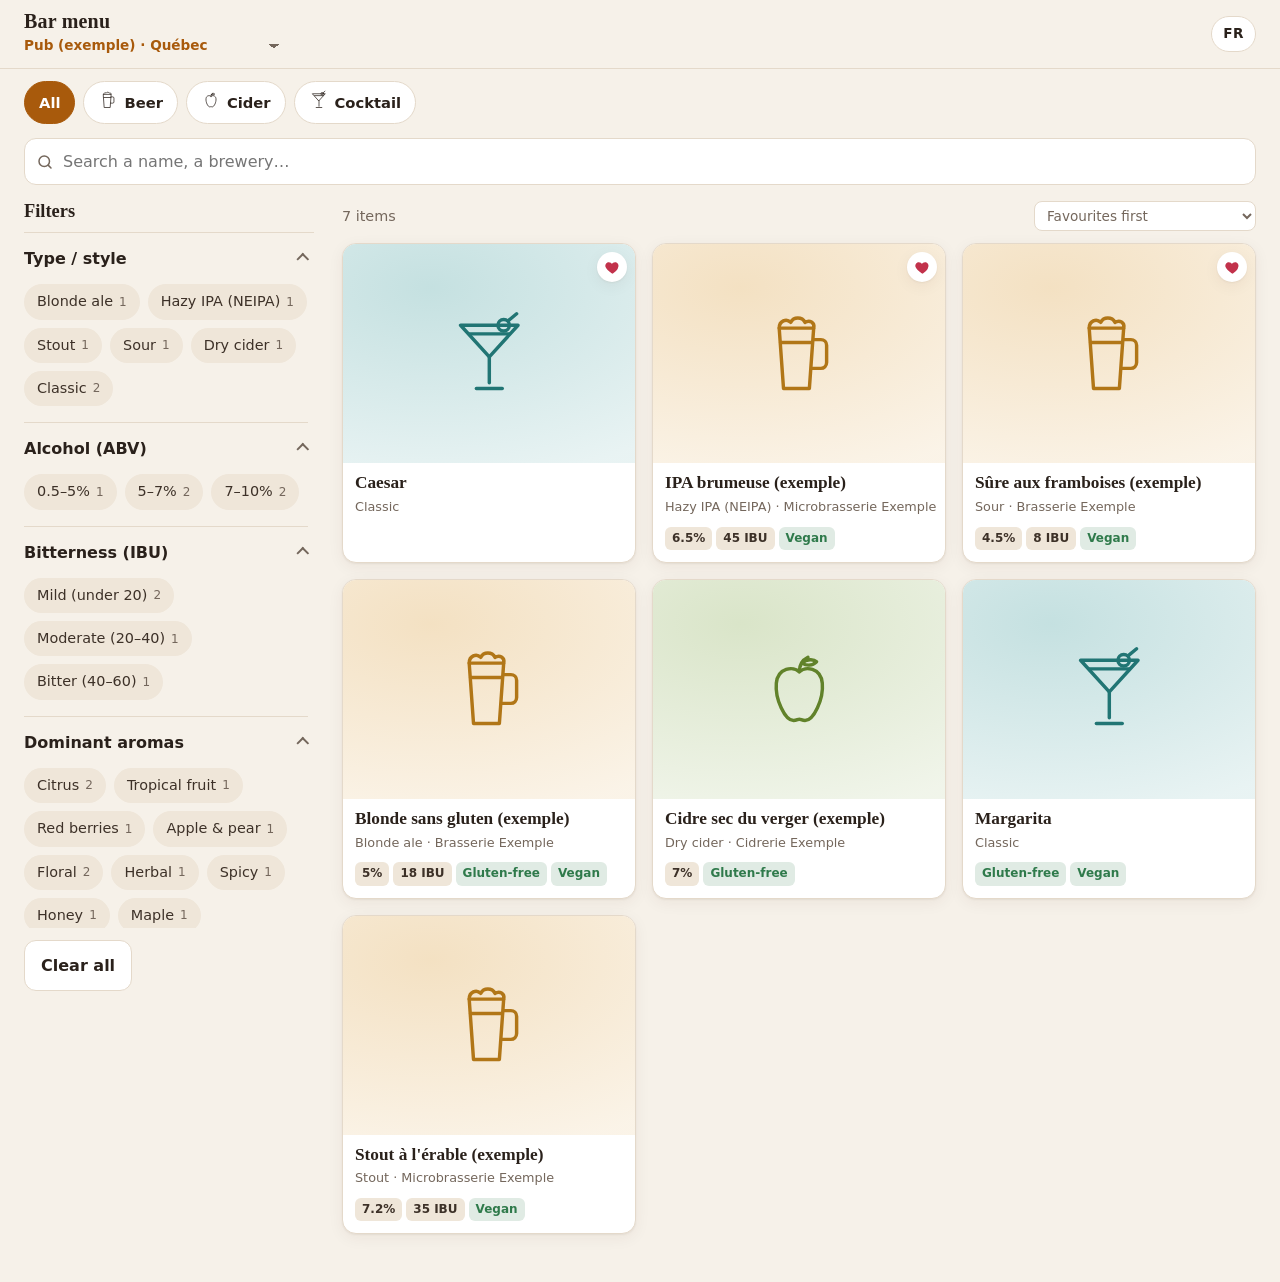
==== index.html @ 11058a6c "Carte du bar : vue équipe, administration et données d'exemple" ====
<!doctype html>
<html lang="fr-CA">
<head>
  <meta charset="utf-8">
  <meta name="viewport" content="width=device-width, initial-scale=1, viewport-fit=cover">
  <title>Carte du bar</title>
  <meta name="description" content="Bières, vins, cocktails : trouvez le bon produit en quelques touches.">
  <meta name="theme-color" content="#a85a0c">
  <meta name="apple-mobile-web-app-capable" content="yes">
  <meta name="mobile-web-app-capable" content="yes">
  <link rel="manifest" href="manifest.webmanifest">
  <link rel="icon" href="icons/icon.svg" type="image/svg+xml">
  <link rel="apple-touch-icon" href="icons/icon-192.png">
  <link rel="stylesheet" href="css/app.css">
  <script type="module" src="js/public.js"></script>
</head>
<body>
  <div id="app"><div class="loading">Chargement…</div></div>
</body>
</html>
---- css/app.css ----
/* ===== Jetons de couleur ===== */
:root {
  color-scheme: light;
  --bg: #f6f1e9;
  --surface: #ffffff;
  --surface-2: #fbf7f1;
  --text: #2a211b;
  --muted: #74675c;
  --border: #e4d9ca;
  --accent: #a85a0c;
  --accent-strong: #8a4806;
  --accent-ink: #ffffff;
  --accent-soft: #f6e3cb;
  --chip: #efe6d9;
  --chip-text: #3d3128;
  --heart: #c2324b;
  --ok: #2f7a4b;
  --warn: #9a6a00;
  --danger: #b3261e;
  --shadow: 0 1px 2px rgb(60 40 20 / .06), 0 4px 16px rgb(60 40 20 / .06);
  --radius: 14px;
  --radius-sm: 10px;
  --font: system-ui, -apple-system, "Segoe UI", Roboto, "Helvetica Neue", Arial, sans-serif;
  --font-display: ui-serif, "Iowan Old Style", "Palatino Linotype", Georgia, serif;

  --c-biere: #d38b16;
  --c-cidre: #6f9a2e;
  --c-vin: #8f2747;
  --c-spiritueux: #8a5a35;
  --c-cocktail: #1f8a8a;
  --c-sans-alcool: #3f6fb0;
}
@media (prefers-color-scheme: dark) {
  :root:not([data-theme="light"]) {
    color-scheme: dark;
    --bg: #15110e;
    --surface: #201a15;
    --surface-2: #1b1612;
    --text: #f2e9de;
    --muted: #ab9b8a;
    --border: #3a3029;
    --accent: #eaa54a;
    --accent-strong: #f3b968;
    --accent-ink: #20160c;
    --accent-soft: #3b2a17;
    --chip: #2d251f;
    --chip-text: #eadfd2;
    --heart: #ef6b82;
    --ok: #67c08a;
    --warn: #e2b44a;
    --danger: #ff8a80;
    --shadow: 0 1px 2px rgb(0 0 0 / .3), 0 6px 20px rgb(0 0 0 / .25);
  }
}
:root[data-theme="dark"] {
  color-scheme: dark;
  --bg: #15110e; --surface: #201a15; --surface-2: #1b1612; --text: #f2e9de; --muted: #ab9b8a;
  --border: #3a3029; --accent: #eaa54a; --accent-strong: #f3b968; --accent-ink: #20160c; --accent-soft: #3b2a17;
  --chip: #2d251f; --chip-text: #eadfd2; --heart: #ef6b82; --ok: #67c08a; --warn: #e2b44a; --danger: #ff8a80;
}

/* ===== Base ===== */
*, *::before, *::after { box-sizing: border-box; }
html { -webkit-text-size-adjust: 100%; }
body {
  margin: 0;
  background: var(--bg);
  color: var(--text);
  font: 16px/1.45 var(--font);
  -webkit-font-smoothing: antialiased;
}
button, input, select, textarea { font: inherit; color: inherit; }
button { cursor: pointer; }
img { max-width: 100%; display: block; }
:focus-visible { outline: 2.5px solid var(--accent); outline-offset: 2px; }
.sr-only { position: absolute; width: 1px; height: 1px; overflow: hidden; clip: rect(0 0 0 0); white-space: nowrap; }
.muted { color: var(--muted); }

/* ===== Barre du haut ===== */
.topbar {
  position: sticky; top: 0; z-index: 20;
  display: flex; align-items: center; gap: 10px;
  padding: 10px 16px;
  background: color-mix(in srgb, var(--bg) 88%, transparent);
  backdrop-filter: blur(10px);
  -webkit-backdrop-filter: blur(10px);
  border-bottom: 1px solid var(--border);
}
.brand { min-width: 0; flex: 1; }
.brand h1 {
  margin: 0; font: 600 1.25rem/1.15 var(--font-display); letter-spacing: .2px;
  white-space: nowrap; overflow: hidden; text-overflow: ellipsis;
}
.brand .sub { font-size: .8rem; color: var(--muted); white-space: nowrap; overflow: hidden; text-overflow: ellipsis; }
.etab-select {
  max-width: 46vw;
  padding: 7px 30px 7px 10px; border-radius: 999px;
  border: 1px solid var(--border); background: var(--surface);
  appearance: none; -webkit-appearance: none;
  background-image: linear-gradient(45deg, transparent 50%, var(--muted) 50%), linear-gradient(135deg, var(--muted) 50%, transparent 50%);
  background-position: calc(100% - 15px) 52%, calc(100% - 10px) 52%;
  background-size: 5px 5px; background-repeat: no-repeat;
  font-size: .9rem;
}
.etab-select.inline {
  display: block; max-width: 100%; margin-top: 1px;
  padding: 2px 20px 2px 0; border: 0; border-radius: 4px; background-color: transparent;
  background-position: calc(100% - 10px) 55%, calc(100% - 5px) 55%;
  font-size: .85rem; font-weight: 600; color: var(--accent);
}
.btn-lang {
  border: 1px solid var(--border); background: var(--surface); border-radius: 999px;
  padding: 7px 11px; font-weight: 600; font-size: .85rem; letter-spacing: .5px;
}

/* ===== Barres de catégories et de recherche ===== */
.catbar {
  display: flex; gap: 8px; overflow-x: auto; padding: 12px 16px 4px;
  scrollbar-width: none;
}
.catbar::-webkit-scrollbar { display: none; }
.cat-chip {
  flex: none; display: inline-flex; align-items: center; gap: 6px;
  padding: 8px 14px; border-radius: 999px;
  border: 1px solid var(--border); background: var(--surface);
  font-weight: 600; font-size: .92rem; color: var(--text);
}
.cat-chip svg { width: 20px; height: 20px; }
.cat-chip[aria-pressed="true"] { background: var(--accent); border-color: var(--accent); color: var(--accent-ink); }

.toolbar { display: flex; gap: 8px; padding: 10px 16px; }
.search {
  flex: 1; position: relative; min-width: 0;
}
.search svg { position: absolute; left: 12px; top: 50%; width: 18px; height: 18px; transform: translateY(-50%); color: var(--muted); pointer-events: none; }
.search input {
  width: 100%; padding: 11px 12px 11px 38px; border-radius: 12px;
  border: 1px solid var(--border); background: var(--surface);
}
.btn-filters {
  display: inline-flex; align-items: center; gap: 6px;
  padding: 0 14px; border-radius: 12px; border: 1px solid var(--border); background: var(--surface);
  font-weight: 600;
}
.btn-filters svg { width: 18px; height: 18px; }
.badge {
  min-width: 20px; height: 20px; padding: 0 6px; border-radius: 999px;
  background: var(--accent); color: var(--accent-ink); font-size: .75rem; line-height: 20px; text-align: center;
}

/* ===== Mise en page ===== */
.layout { display: block; padding: 0 16px 40px; }
.results-meta { display: flex; align-items: center; justify-content: space-between; gap: 10px; margin: 6px 0 12px; font-size: .9rem; color: var(--muted); }
.results-meta select { border: 1px solid var(--border); background: var(--surface); border-radius: 8px; padding: 5px 8px; font-size: .85rem; max-width: 60%; }

.active-filters { display: flex; flex-wrap: wrap; gap: 6px; margin-top: 4px; }
.active-filters:empty { display: none; }
.active-chip {
  display: inline-flex; align-items: center; gap: 4px;
  padding: 5px 6px 5px 11px; border-radius: 999px; border: 0;
  background: var(--accent-soft); color: var(--text); font-size: .85rem;
}
.active-chip svg { width: 14px; height: 14px; opacity: .7; }
.link-btn { border: 0; background: none; color: var(--accent); font-weight: 600; padding: 5px 6px; font-size: .85rem; }

/* ===== Panneau de filtres ===== */
.filters {
  position: fixed; inset: 0; z-index: 40;
  display: flex; flex-direction: column;
  background: var(--bg);
  transform: translateY(100%); transition: transform .25s ease, visibility 0s .25s; visibility: hidden;
}
.filters.open { transform: none; visibility: visible; transition: transform .25s ease; }
.filters-head { display: flex; align-items: center; justify-content: space-between; padding: 14px 16px; border-bottom: 1px solid var(--border); }
.filters-head h2 { margin: 0; font: 600 1.15rem var(--font-display); }
.icon-btn { width: 40px; height: 40px; border-radius: 999px; border: 1px solid var(--border); background: var(--surface); display: grid; place-items: center; padding: 0; }
.icon-btn svg { width: 20px; height: 20px; }
.filters-body { flex: 1; overflow-y: auto; padding: 4px 16px 16px; overscroll-behavior: contain; }
.filters-foot { display: flex; gap: 10px; padding: 12px 16px calc(12px + env(safe-area-inset-bottom)); border-top: 1px solid var(--border); background: var(--surface); }
.btn-primary {
  flex: 1; padding: 13px 16px; border-radius: 12px; border: 0;
  background: var(--accent); color: var(--accent-ink); font-weight: 700;
}
.btn-primary:disabled { opacity: .55; }
.btn-ghost { padding: 13px 16px; border-radius: 12px; border: 1px solid var(--border); background: var(--surface); font-weight: 600; }

.facet { border-bottom: 1px solid var(--border); }
.facet summary {
  list-style: none; cursor: pointer; display: flex; align-items: center; justify-content: space-between;
  padding: 14px 0; font-weight: 700;
}
.facet summary::-webkit-details-marker { display: none; }
.facet summary::after { content: ""; width: 9px; height: 9px; border-right: 2px solid var(--muted); border-bottom: 2px solid var(--muted); transform: rotate(45deg) translateY(-3px); transition: transform .15s; }
.facet[open] summary::after { transform: rotate(-135deg) translateY(-1px); }
.facet .sel-count { margin-left: auto; margin-right: 12px; color: var(--accent); font-size: .85rem; }
.chips { display: flex; flex-wrap: wrap; gap: 8px; padding: 0 0 16px; }
.chip {
  display: inline-flex; align-items: center; gap: 6px;
  padding: 8px 12px; border-radius: 999px; border: 1px solid transparent;
  background: var(--chip); color: var(--chip-text); font-size: .9rem; line-height: 1.2;
}
.chip .n { font-size: .75rem; color: var(--muted); }
.chip[aria-pressed="true"] { background: var(--accent); color: var(--accent-ink); }
.chip[aria-pressed="true"] .n { color: inherit; opacity: .8; }
.chip.excl[aria-pressed="true"] { background: var(--danger); color: #fff; }
.chip:disabled { opacity: .4; cursor: default; }
.chip svg { width: 14px; height: 14px; }

/* ===== Cartes ===== */
.grid { display: grid; grid-template-columns: repeat(2, minmax(0, 1fr)); gap: 12px; }
.card {
  position: relative; display: flex; flex-direction: column; text-align: left;
  padding: 0; border: 1px solid var(--border); border-radius: var(--radius); overflow: hidden;
  background: var(--surface); box-shadow: var(--shadow); color: inherit;
  transition: transform .12s ease;
}
.card:active { transform: scale(.985); }
.card-media { aspect-ratio: 4 / 3; width: 100%; overflow: hidden; }
.card-media img { width: 100%; height: 100%; object-fit: cover; }
.ph {
  --ph: var(--c-biere);
  display: grid; place-items: center; width: 100%; height: 100%;
  background: radial-gradient(120% 90% at 30% 20%, color-mix(in srgb, var(--ph) 26%, var(--surface)), color-mix(in srgb, var(--ph) 10%, var(--surface)));
  color: color-mix(in srgb, var(--ph) 80%, var(--text));
}
.ph svg { width: 42%; height: 42%; }
.ph-biere { --ph: var(--c-biere); } .ph-cidre { --ph: var(--c-cidre); } .ph-vin { --ph: var(--c-vin); }
.ph-spiritueux { --ph: var(--c-spiritueux); } .ph-cocktail { --ph: var(--c-cocktail); } .ph-sans-alcool { --ph: var(--c-sans-alcool); }
.card-body { padding: 10px 12px 12px; display: flex; flex-direction: column; gap: 4px; flex: 1; }
.card-title { margin: 0; font: 600 1rem/1.2 var(--font-display); }
.card-sub { font-size: .8rem; color: var(--muted); white-space: nowrap; overflow: hidden; text-overflow: ellipsis; }
.card-stats { display: flex; flex-wrap: wrap; gap: 4px; margin-top: auto; padding-top: 6px; }
.stat { font-size: .75rem; font-weight: 600; padding: 3px 7px; border-radius: 6px; background: var(--chip); color: var(--chip-text); }
.stat.diet { background: color-mix(in srgb, var(--ok) 15%, var(--surface)); color: var(--ok); }
.heart {
  position: absolute; top: 8px; right: 8px; width: 30px; height: 30px; border-radius: 999px;
  display: grid; place-items: center; background: var(--surface); color: var(--heart); box-shadow: var(--shadow);
}
.heart svg { width: 17px; height: 17px; }

.empty { text-align: center; padding: 48px 16px; color: var(--muted); }
.empty strong { display: block; color: var(--text); font-size: 1.05rem; margin-bottom: 4px; }

/* ===== Fiche détaillée ===== */
dialog.detail {
  padding: 0; border: 0; margin: 0; width: 100%; max-width: 100%; height: 100%; max-height: 100%;
  background: var(--bg); color: var(--text);
}
dialog.detail::backdrop { background: rgb(20 12 6 / .55); }
.detail-inner { height: 100%; overflow-y: auto; overscroll-behavior: contain; }
.detail-top { position: sticky; top: 0; z-index: 2; display: flex; justify-content: flex-end; padding: 10px 12px; pointer-events: none; }
.detail-top .icon-btn { pointer-events: auto; box-shadow: var(--shadow); }
.detail-media { margin-top: -60px; }
.detail-media .main { aspect-ratio: 4 / 3; max-height: 52vh; width: 100%; overflow: hidden; background: var(--surface-2); }
.detail-media .main img { width: 100%; height: 100%; object-fit: contain; }
.thumbs { display: flex; gap: 8px; padding: 10px 16px 0; }
.thumb { padding: 0; border: 2px solid transparent; border-radius: 10px; overflow: hidden; width: 64px; height: 64px; background: var(--surface); }
.thumb[aria-pressed="true"] { border-color: var(--accent); }
.thumb img { width: 100%; height: 100%; object-fit: cover; }
.thumb-label { display: block; font-size: .7rem; text-align: center; color: var(--muted); }
.detail-body { padding: 14px 16px calc(32px + env(safe-area-inset-bottom)); max-width: 760px; margin: 0 auto; }
.kicker { font-size: .8rem; font-weight: 700; letter-spacing: .6px; text-transform: uppercase; color: var(--accent); }
.detail-body h2 { margin: 4px 0 2px; font: 600 1.7rem/1.15 var(--font-display); }
.detail-body .producer { color: var(--muted); }
.heart-inline { display: inline-flex; align-items: center; gap: 5px; color: var(--heart); font-weight: 600; font-size: .85rem; margin-top: 8px; }
.heart-inline svg { width: 16px; height: 16px; }
.unavailable { display: inline-block; margin-top: 8px; font-size: .8rem; font-weight: 700; color: var(--danger); }
.stats-row { display: grid; grid-template-columns: repeat(auto-fit, minmax(90px, 1fr)); gap: 8px; margin: 16px 0 4px; }
.stat-box { background: var(--surface); border: 1px solid var(--border); border-radius: var(--radius-sm); padding: 10px 12px; }
.stat-box .k { font-size: .72rem; text-transform: uppercase; letter-spacing: .5px; color: var(--muted); }
.stat-box .v { font-weight: 700; font-size: 1.05rem; }
.section { margin-top: 22px; }
.section h3 { margin: 0 0 8px; font: 600 1.05rem var(--font-display); }
.section p { margin: 0 0 8px; }
.tag-row { display: flex; flex-wrap: wrap; gap: 6px; }
.tag-row .chip { font-size: .85rem; padding: 6px 11px; }
.hint { font-size: .78rem; color: var(--muted); margin-top: 6px; }
.diet-list { display: grid; grid-template-columns: repeat(auto-fit, minmax(140px, 1fr)); gap: 6px; margin-bottom: 8px; }
.diet-item { display: flex; justify-content: space-between; gap: 8px; padding: 8px 10px; border-radius: 8px; background: var(--surface); border: 1px solid var(--border); font-size: .9rem; }
.diet-item .yes { color: var(--ok); font-weight: 700; }
.diet-item .no { color: var(--danger); font-weight: 700; }
.diet-item .unk { color: var(--muted); }
.recipe { background: var(--surface); border: 1px solid var(--border); border-radius: var(--radius); padding: 14px 16px; }
.recipe-meta { display: grid; grid-template-columns: repeat(auto-fit, minmax(150px, 1fr)); gap: 8px; margin-bottom: 12px; }
.ingredients { list-style: none; margin: 0 0 12px; padding: 0; }
.ingredients li { display: flex; gap: 12px; padding: 7px 0; border-bottom: 1px dashed var(--border); }
.ingredients li:last-child { border-bottom: 0; }
.ingredients .qty { min-width: 88px; font-weight: 700; color: var(--accent); }
.ingredients button { border: 0; background: none; padding: 0; color: inherit; text-decoration: underline; text-decoration-color: var(--accent); text-underline-offset: 3px; text-align: left; }
.steps { margin: 0 0 8px; padding-left: 22px; }
.steps li { margin-bottom: 6px; }
.recipe h4 { margin: 14px 0 6px; font-size: .8rem; text-transform: uppercase; letter-spacing: .6px; color: var(--muted); }
.team-note { background: var(--accent-soft); border-radius: 10px; padding: 10px 12px; }

/* ===== Bandeaux et états ===== */
.banner { display: flex; align-items: center; justify-content: space-between; gap: 10px; padding: 8px 16px; background: var(--warn); color: #1e1400; font-size: .85rem; font-weight: 600; }
.banner a, .banner button { color: inherit; background: rgb(255 255 255 / .35); border: 0; border-radius: 8px; padding: 4px 10px; font-weight: 700; text-decoration: none; }
.loading, .error-box { padding: 60px 16px; text-align: center; color: var(--muted); }

/* ===== Écrans larges ===== */
@media (min-width: 640px) {
  .grid { grid-template-columns: repeat(auto-fill, minmax(220px, 1fr)); gap: 16px; }
  .card-title { font-size: 1.08rem; }
}
@media (min-width: 960px) {
  .topbar, .catbar, .toolbar { padding-left: 24px; padding-right: 24px; }
  .layout { display: grid; grid-template-columns: 290px minmax(0, 1fr); gap: 28px; padding: 0 24px 48px; align-items: start; }
  .filters {
    position: sticky; top: 76px; inset: auto; z-index: 1; transform: none; visibility: visible; transition: none;
    max-height: calc(100vh - 92px); background: transparent;
  }
  .filters-head { padding: 6px 0 10px; }
  .filters-head .icon-btn, .filters-foot .btn-primary { display: none; }
  .filters-body { padding: 0 6px 0 0; }
  .filters-foot { padding: 12px 0; background: transparent; border-top: 0; }
  .btn-filters { display: none; }
  dialog.detail {
    margin: auto; width: min(760px, 92vw); height: min(92vh, 980px); border-radius: 18px; box-shadow: 0 20px 60px rgb(0 0 0 / .35);
  }
  .detail-media .main { max-height: 420px; }
}
@media (prefers-reduced-motion: reduce) {
  .filters, .card { transition: none; }
}
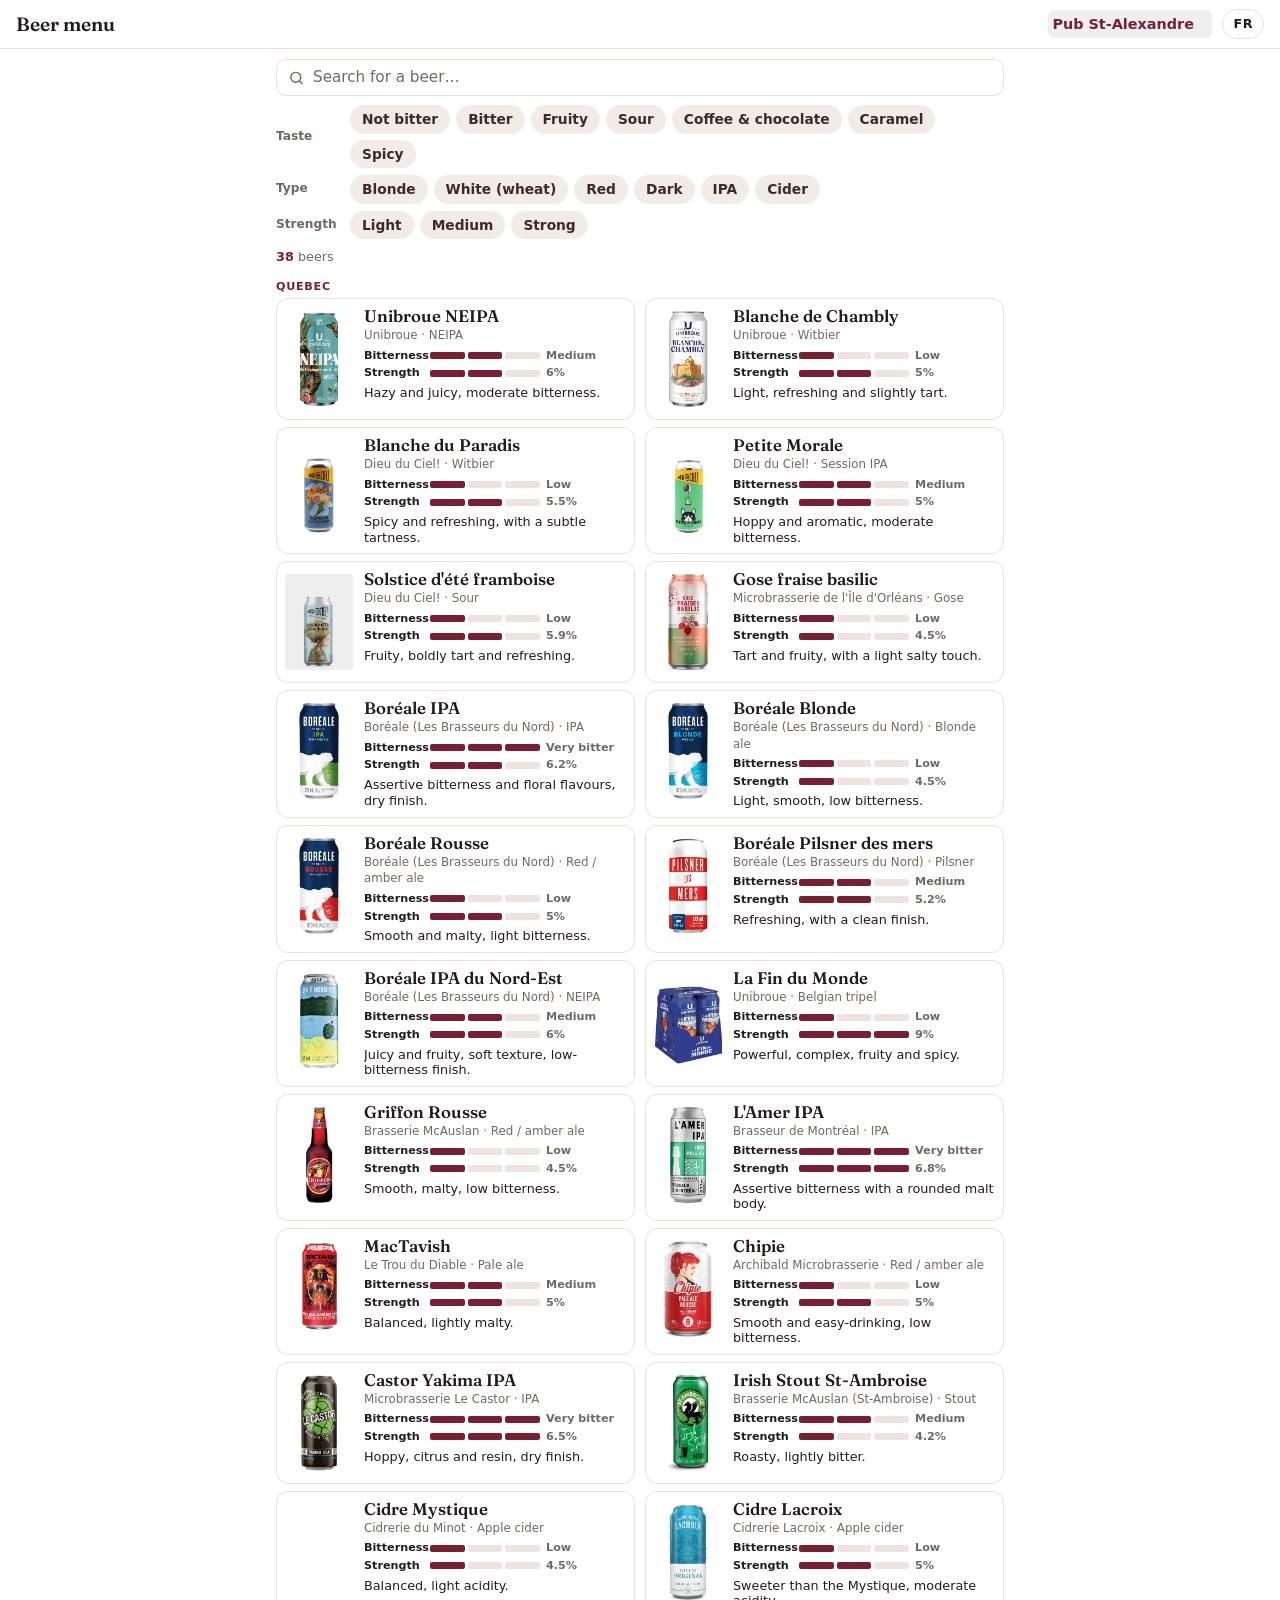
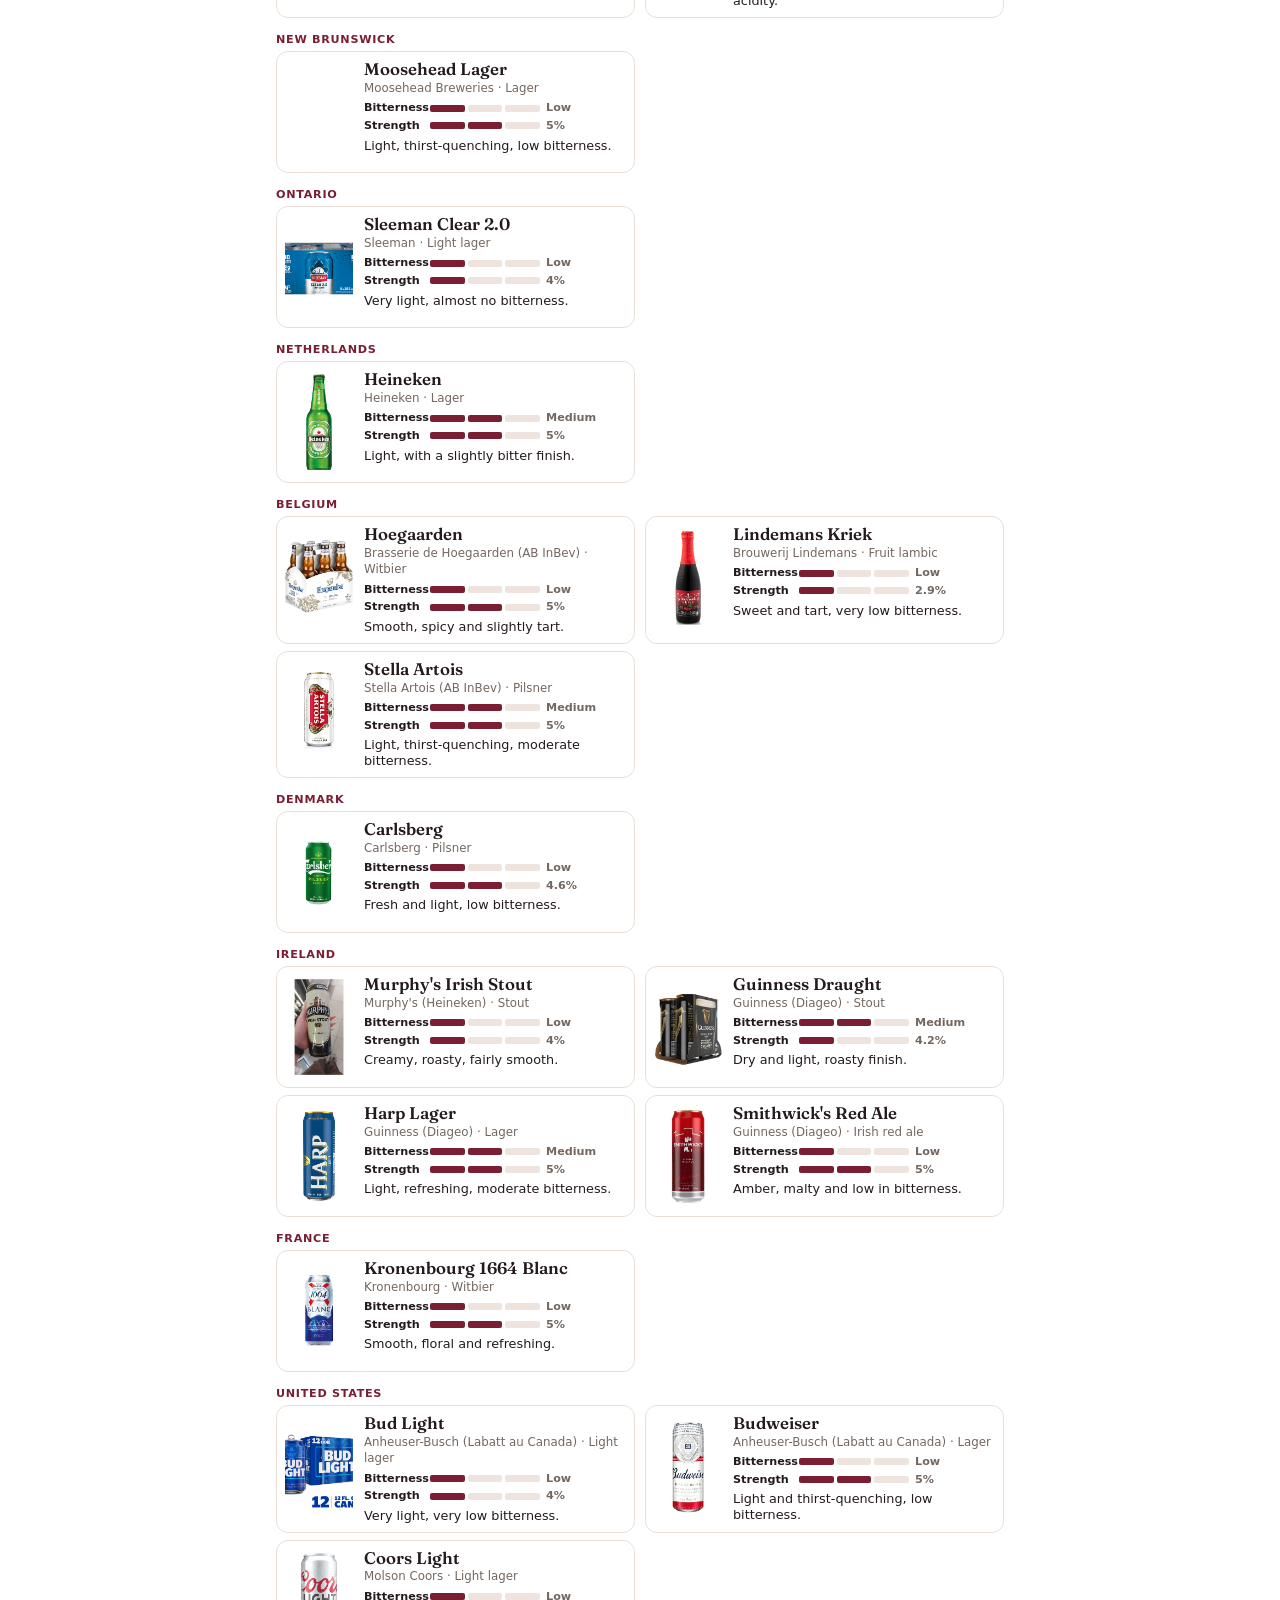
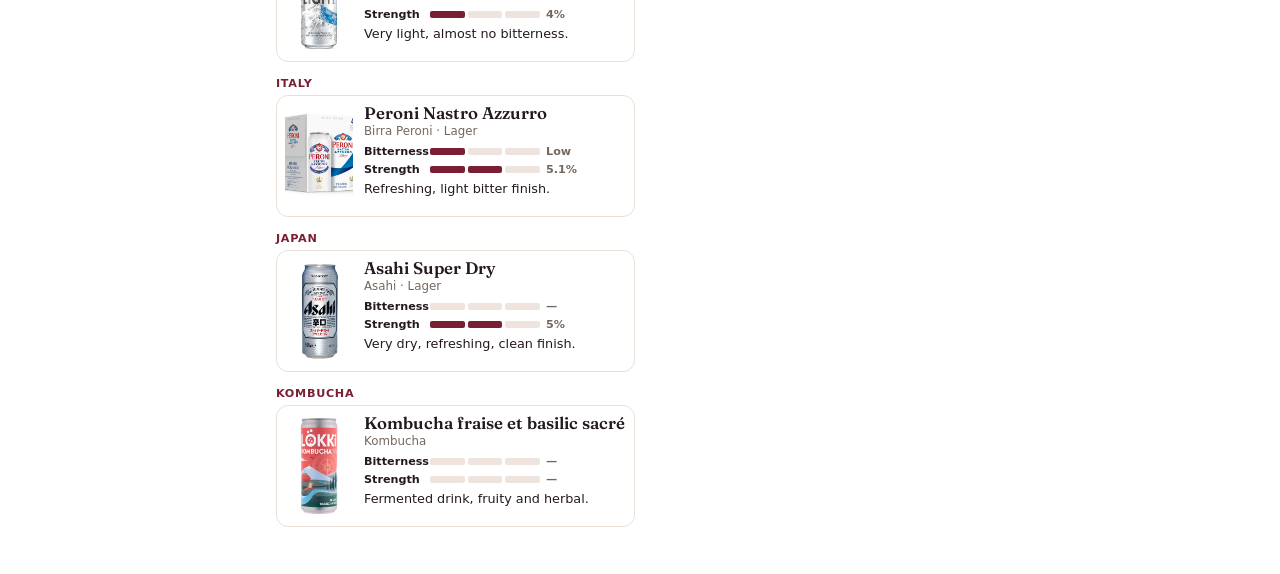
==== commit fa75d7c7: "Nouvelle carte pour l'équipe : fiches d'un coup d'œil et mots expliqués - Liste : boutons Goût / Typ" ====
--- a/index.html
+++ b/index.html
@@ -3,14 +3,17 @@
 <head>
   <meta charset="utf-8">
   <meta name="viewport" content="width=device-width, initial-scale=1, viewport-fit=cover">
-  <title>Carte du bar</title>
-  <meta name="description" content="Bières, vins, cocktails : trouvez le bon produit en quelques touches.">
-  <meta name="theme-color" content="#a85a0c">
+  <title>Carte des bières</title>
+  <meta name="description" content="Les bières du pub : goût, amertume, force et accords, d’un coup d’œil.">
+  <meta name="theme-color" content="#7a1f33">
   <meta name="apple-mobile-web-app-capable" content="yes">
   <meta name="mobile-web-app-capable" content="yes">
   <link rel="manifest" href="manifest.webmanifest">
   <link rel="icon" href="icons/icon.svg" type="image/svg+xml">
   <link rel="apple-touch-icon" href="icons/icon-192.png">
+  <link rel="preconnect" href="https://fonts.googleapis.com">
+  <link rel="preconnect" href="https://fonts.gstatic.com" crossorigin>
+  <link rel="stylesheet" href="https://fonts.googleapis.com/css2?family=Fraunces:opsz,wght@9..144,600&display=swap">
   <link rel="stylesheet" href="css/app.css">
   <script type="module" src="js/public.js"></script>
 </head>
--- a/css/app.css
+++ b/css/app.css
@@ -1,27 +1,28 @@
 /* ===== Jetons de couleur ===== */
 :root {
   color-scheme: light;
-  --bg: #f6f1e9;
+  --bg: #ffffff;
   --surface: #ffffff;
-  --surface-2: #fbf7f1;
-  --text: #2a211b;
-  --muted: #74675c;
-  --border: #e4d9ca;
-  --accent: #a85a0c;
-  --accent-strong: #8a4806;
+  --surface-2: #faf1ea;
+  --text: #241a1c;
+  --muted: #74675f;
+  --border: #eadfd7;
+  --accent: #7a1f33;
+  --accent-strong: #5f1627;
   --accent-ink: #ffffff;
-  --accent-soft: #f6e3cb;
-  --chip: #efe6d9;
-  --chip-text: #3d3128;
-  --heart: #c2324b;
+  --accent-soft: #faf1ea;
+  --chip: #f3ebe5;
+  --chip-text: #3a2b2d;
+  --seg: #eee4dd;
+  --seg-on: #7a1f33;
   --ok: #2f7a4b;
   --warn: #9a6a00;
   --danger: #b3261e;
-  --shadow: 0 1px 2px rgb(60 40 20 / .06), 0 4px 16px rgb(60 40 20 / .06);
+  --shadow: 0 1px 2px rgb(60 20 30 / .06), 0 4px 16px rgb(60 20 30 / .07);
   --radius: 14px;
   --radius-sm: 10px;
   --font: system-ui, -apple-system, "Segoe UI", Roboto, "Helvetica Neue", Arial, sans-serif;
-  --font-display: ui-serif, "Iowan Old Style", "Palatino Linotype", Georgia, serif;
+  --font-display: Fraunces, ui-serif, Georgia, serif;
 
   --c-biere: #d38b16;
   --c-cidre: #6f9a2e;
@@ -33,30 +34,31 @@
 @media (prefers-color-scheme: dark) {
   :root:not([data-theme="light"]) {
     color-scheme: dark;
-    --bg: #15110e;
-    --surface: #201a15;
-    --surface-2: #1b1612;
-    --text: #f2e9de;
-    --muted: #ab9b8a;
-    --border: #3a3029;
-    --accent: #eaa54a;
-    --accent-strong: #f3b968;
-    --accent-ink: #20160c;
-    --accent-soft: #3b2a17;
-    --chip: #2d251f;
-    --chip-text: #eadfd2;
-    --heart: #ef6b82;
+    --bg: #161112;
+    --surface: #201819;
+    --surface-2: #2a2021;
+    --text: #f4ebe6;
+    --muted: #b4a59d;
+    --border: #3b2f30;
+    --accent: #eb9aab;
+    --accent-strong: #f4b5c2;
+    --accent-ink: #ffffff;
+    --accent-soft: #2a2021;
+    --chip: #2f2526;
+    --chip-text: #eee2dc;
+    --seg: #3d3132;
+    --seg-on: #c4566f;
     --ok: #67c08a;
     --warn: #e2b44a;
     --danger: #ff8a80;
-    --shadow: 0 1px 2px rgb(0 0 0 / .3), 0 6px 20px rgb(0 0 0 / .25);
+    --shadow: 0 1px 2px rgb(0 0 0 / .3), 0 6px 20px rgb(0 0 0 / .3);
   }
 }
 :root[data-theme="dark"] {
   color-scheme: dark;
-  --bg: #15110e; --surface: #201a15; --surface-2: #1b1612; --text: #f2e9de; --muted: #ab9b8a;
-  --border: #3a3029; --accent: #eaa54a; --accent-strong: #f3b968; --accent-ink: #20160c; --accent-soft: #3b2a17;
-  --chip: #2d251f; --chip-text: #eadfd2; --heart: #ef6b82; --ok: #67c08a; --warn: #e2b44a; --danger: #ff8a80;
+  --bg: #161112; --surface: #201819; --surface-2: #2a2021; --text: #f4ebe6; --muted: #b4a59d;
+  --border: #3b2f30; --accent: #eb9aab; --accent-strong: #f4b5c2; --accent-ink: #ffffff; --accent-soft: #2a2021;
+  --chip: #2f2526; --chip-text: #eee2dc; --seg: #3d3132; --seg-on: #c4566f; --ok: #67c08a; --warn: #e2b44a; --danger: #ff8a80;
 }
 
 /* ===== Base ===== */
@@ -66,231 +68,226 @@
   margin: 0;
   background: var(--bg);
   color: var(--text);
-  font: 16px/1.45 var(--font);
+  font: 16px/1.4 var(--font);
   -webkit-font-smoothing: antialiased;
 }
 button, input, select, textarea { font: inherit; color: inherit; }
 button { cursor: pointer; }
 img { max-width: 100%; display: block; }
+[hidden] { display: none !important; }
 :focus-visible { outline: 2.5px solid var(--accent); outline-offset: 2px; }
-.sr-only { position: absolute; width: 1px; height: 1px; overflow: hidden; clip: rect(0 0 0 0); white-space: nowrap; }
 .muted { color: var(--muted); }
+
+/* Remplissage des boutons actifs : le vin, même en mode sombre. */
+.puce[aria-pressed="true"], .chip[aria-pressed="true"] { background: #7a1f33; border-color: #7a1f33; color: #fff; }
 
 /* ===== Barre du haut ===== */
 .topbar {
   position: sticky; top: 0; z-index: 20;
   display: flex; align-items: center; gap: 10px;
-  padding: 10px 16px;
-  background: color-mix(in srgb, var(--bg) 88%, transparent);
+  padding: 9px 16px;
+  background: color-mix(in srgb, var(--bg) 90%, transparent);
   backdrop-filter: blur(10px);
   -webkit-backdrop-filter: blur(10px);
   border-bottom: 1px solid var(--border);
 }
+.topbar h1 {
+  flex: 1; min-width: 0; margin: 0;
+  font: 600 1.2rem/1.15 var(--font-display);
+  white-space: nowrap; overflow: hidden; text-overflow: ellipsis;
+}
+.etab-select {
+  appearance: none; -webkit-appearance: none;
+  max-width: 48%; padding: 4px 18px 4px 4px; border: 0; border-radius: 6px;
+  background: transparent linear-gradient(45deg, transparent 50%, currentColor 50%) no-repeat calc(100% - 9px) 55% / 5px 5px,
+    linear-gradient(135deg, currentColor 50%, transparent 50%) no-repeat calc(100% - 4px) 55% / 5px 5px;
+  color: var(--accent); font-weight: 700; font-size: .9rem;
+  text-overflow: ellipsis;
+}
+.etab-select option { color: var(--text); background: var(--surface); }
+.etab-select.inline { display: block; max-width: 100%; margin-top: 1px; padding: 2px 20px 2px 0; font-size: .85rem; }
+.etab-nom { color: var(--accent); font-weight: 700; font-size: .9rem; }
+.btn-lang {
+  flex: none; border: 1px solid var(--border); background: var(--surface); border-radius: 999px;
+  padding: 5px 10px; font-weight: 700; font-size: .8rem; letter-spacing: .5px;
+}
+/* utilisé par l'admin */
 .brand { min-width: 0; flex: 1; }
-.brand h1 {
-  margin: 0; font: 600 1.25rem/1.15 var(--font-display); letter-spacing: .2px;
-  white-space: nowrap; overflow: hidden; text-overflow: ellipsis;
-}
+.brand h1 { margin: 0; font: 600 1.2rem/1.15 var(--font-display); white-space: nowrap; overflow: hidden; text-overflow: ellipsis; }
 .brand .sub { font-size: .8rem; color: var(--muted); white-space: nowrap; overflow: hidden; text-overflow: ellipsis; }
-.etab-select {
-  max-width: 46vw;
-  padding: 7px 30px 7px 10px; border-radius: 999px;
-  border: 1px solid var(--border); background: var(--surface);
-  appearance: none; -webkit-appearance: none;
-  background-image: linear-gradient(45deg, transparent 50%, var(--muted) 50%), linear-gradient(135deg, var(--muted) 50%, transparent 50%);
-  background-position: calc(100% - 15px) 52%, calc(100% - 10px) 52%;
-  background-size: 5px 5px; background-repeat: no-repeat;
-  font-size: .9rem;
-}
-.etab-select.inline {
-  display: block; max-width: 100%; margin-top: 1px;
-  padding: 2px 20px 2px 0; border: 0; border-radius: 4px; background-color: transparent;
-  background-position: calc(100% - 10px) 55%, calc(100% - 5px) 55%;
-  font-size: .85rem; font-weight: 600; color: var(--accent);
-}
-.btn-lang {
-  border: 1px solid var(--border); background: var(--surface); border-radius: 999px;
-  padding: 7px 11px; font-weight: 600; font-size: .85rem; letter-spacing: .5px;
-}
-
-/* ===== Barres de catégories et de recherche ===== */
-.catbar {
-  display: flex; gap: 8px; overflow-x: auto; padding: 12px 16px 4px;
-  scrollbar-width: none;
-}
-.catbar::-webkit-scrollbar { display: none; }
-.cat-chip {
-  flex: none; display: inline-flex; align-items: center; gap: 6px;
-  padding: 8px 14px; border-radius: 999px;
-  border: 1px solid var(--border); background: var(--surface);
-  font-weight: 600; font-size: .92rem; color: var(--text);
-}
-.cat-chip svg { width: 20px; height: 20px; }
-.cat-chip[aria-pressed="true"] { background: var(--accent); border-color: var(--accent); color: var(--accent-ink); }
-
-.toolbar { display: flex; gap: 8px; padding: 10px 16px; }
-.search {
-  flex: 1; position: relative; min-width: 0;
-}
-.search svg { position: absolute; left: 12px; top: 50%; width: 18px; height: 18px; transform: translateY(-50%); color: var(--muted); pointer-events: none; }
-.search input {
-  width: 100%; padding: 11px 12px 11px 38px; border-radius: 12px;
-  border: 1px solid var(--border); background: var(--surface);
-}
-.btn-filters {
-  display: inline-flex; align-items: center; gap: 6px;
-  padding: 0 14px; border-radius: 12px; border: 1px solid var(--border); background: var(--surface);
-  font-weight: 600;
-}
-.btn-filters svg { width: 18px; height: 18px; }
-.badge {
-  min-width: 20px; height: 20px; padding: 0 6px; border-radius: 999px;
-  background: var(--accent); color: var(--accent-ink); font-size: .75rem; line-height: 20px; text-align: center;
-}
-
-/* ===== Mise en page ===== */
-.layout { display: block; padding: 0 16px 40px; }
-.results-meta { display: flex; align-items: center; justify-content: space-between; gap: 10px; margin: 6px 0 12px; font-size: .9rem; color: var(--muted); }
-.results-meta select { border: 1px solid var(--border); background: var(--surface); border-radius: 8px; padding: 5px 8px; font-size: .85rem; max-width: 60%; }
-
-.active-filters { display: flex; flex-wrap: wrap; gap: 6px; margin-top: 4px; }
-.active-filters:empty { display: none; }
-.active-chip {
-  display: inline-flex; align-items: center; gap: 4px;
-  padding: 5px 6px 5px 11px; border-radius: 999px; border: 0;
-  background: var(--accent-soft); color: var(--text); font-size: .85rem;
-}
-.active-chip svg { width: 14px; height: 14px; opacity: .7; }
-.link-btn { border: 0; background: none; color: var(--accent); font-weight: 600; padding: 5px 6px; font-size: .85rem; }
-
-/* ===== Panneau de filtres ===== */
-.filters {
-  position: fixed; inset: 0; z-index: 40;
-  display: flex; flex-direction: column;
-  background: var(--bg);
-  transform: translateY(100%); transition: transform .25s ease, visibility 0s .25s; visibility: hidden;
-}
-.filters.open { transform: none; visibility: visible; transition: transform .25s ease; }
-.filters-head { display: flex; align-items: center; justify-content: space-between; padding: 14px 16px; border-bottom: 1px solid var(--border); }
-.filters-head h2 { margin: 0; font: 600 1.15rem var(--font-display); }
+
+/* ===== Boutons communs ===== */
+.btn-primary { padding: 13px 16px; border-radius: 12px; border: 0; background: #7a1f33; color: #fff; font-weight: 700; }
+.btn-primary:disabled { opacity: .55; }
+.btn-ghost { padding: 13px 16px; border-radius: 12px; border: 1px solid var(--border); background: var(--surface); font-weight: 600; }
 .icon-btn { width: 40px; height: 40px; border-radius: 999px; border: 1px solid var(--border); background: var(--surface); display: grid; place-items: center; padding: 0; }
 .icon-btn svg { width: 20px; height: 20px; }
-.filters-body { flex: 1; overflow-y: auto; padding: 4px 16px 16px; overscroll-behavior: contain; }
-.filters-foot { display: flex; gap: 10px; padding: 12px 16px calc(12px + env(safe-area-inset-bottom)); border-top: 1px solid var(--border); background: var(--surface); }
-.btn-primary {
-  flex: 1; padding: 13px 16px; border-radius: 12px; border: 0;
-  background: var(--accent); color: var(--accent-ink); font-weight: 700;
-}
-.btn-primary:disabled { opacity: .55; }
-.btn-ghost { padding: 13px 16px; border-radius: 12px; border: 1px solid var(--border); background: var(--surface); font-weight: 600; }
-
-.facet { border-bottom: 1px solid var(--border); }
-.facet summary {
-  list-style: none; cursor: pointer; display: flex; align-items: center; justify-content: space-between;
-  padding: 14px 0; font-weight: 700;
-}
-.facet summary::-webkit-details-marker { display: none; }
-.facet summary::after { content: ""; width: 9px; height: 9px; border-right: 2px solid var(--muted); border-bottom: 2px solid var(--muted); transform: rotate(45deg) translateY(-3px); transition: transform .15s; }
-.facet[open] summary::after { transform: rotate(-135deg) translateY(-1px); }
-.facet .sel-count { margin-left: auto; margin-right: 12px; color: var(--accent); font-size: .85rem; }
+.link-btn { border: 0; background: none; color: var(--accent); font-weight: 700; padding: 4px 6px; font-size: .82rem; }
+.stat { font-size: .75rem; font-weight: 600; padding: 3px 7px; border-radius: 6px; background: var(--chip); color: var(--chip-text); }
 .chips { display: flex; flex-wrap: wrap; gap: 8px; padding: 0 0 16px; }
 .chip {
   display: inline-flex; align-items: center; gap: 6px;
   padding: 8px 12px; border-radius: 999px; border: 1px solid transparent;
   background: var(--chip); color: var(--chip-text); font-size: .9rem; line-height: 1.2;
 }
-.chip .n { font-size: .75rem; color: var(--muted); }
-.chip[aria-pressed="true"] { background: var(--accent); color: var(--accent-ink); }
-.chip[aria-pressed="true"] .n { color: inherit; opacity: .8; }
-.chip.excl[aria-pressed="true"] { background: var(--danger); color: #fff; }
-.chip:disabled { opacity: .4; cursor: default; }
-.chip svg { width: 14px; height: 14px; }
-
-/* ===== Cartes ===== */
-.grid { display: grid; grid-template-columns: repeat(2, minmax(0, 1fr)); gap: 12px; }
-.card {
-  position: relative; display: flex; flex-direction: column; text-align: left;
-  padding: 0; border: 1px solid var(--border); border-radius: var(--radius); overflow: hidden;
-  background: var(--surface); box-shadow: var(--shadow); color: inherit;
-  transition: transform .12s ease;
-}
-.card:active { transform: scale(.985); }
-.card-media { aspect-ratio: 4 / 3; width: 100%; overflow: hidden; }
-.card-media img { width: 100%; height: 100%; object-fit: cover; }
+.et { font-size: .7rem; font-weight: 800; color: var(--accent); text-transform: uppercase; letter-spacing: .4px; }
+
+/* ===== Page de la carte ===== */
+.corps { max-width: 760px; margin: 0 auto; padding: 6px 16px 40px; }
+.modes { display: flex; gap: 4px; max-width: 728px; margin: 8px auto 0; padding: 3px; border-radius: 11px; background: var(--chip); width: calc(100% - 32px); }
+.mode { flex: 1; padding: 6px; border: 0; border-radius: 8px; background: none; font-weight: 700; font-size: .92rem; color: var(--muted); }
+.mode[aria-pressed="true"] { background: var(--surface); color: var(--text); box-shadow: var(--shadow); }
+
+.search { position: relative; display: block; margin-top: 4px; }
+.search svg { position: absolute; left: 12px; top: 50%; width: 17px; height: 17px; transform: translateY(-50%); color: var(--muted); pointer-events: none; }
+.search input { width: 100%; padding: 7px 12px 7px 36px; border-radius: 10px; border: 1px solid var(--border); background: var(--surface); font-size: .95rem; }
+.search input::placeholder { color: var(--muted); }
+
+/* Rangées de boutons */
+.rangees { display: flex; flex-direction: column; gap: 5px; margin: 8px -16px 0; }
+.rangee { display: flex; align-items: center; }
+.rangee-titre { flex: none; width: 66px; padding-left: 16px; font-size: .68rem; line-height: 1.15; font-weight: 800; color: var(--muted); }
+.rangee-puces { display: flex; gap: 6px; overflow-x: auto; padding: 1px 16px 1px 0; scrollbar-width: none; flex: 1; min-width: 0; }
+.rangee-puces::-webkit-scrollbar { display: none; }
+.puce {
+  flex: none; padding: 5px 11px; border-radius: 999px; border: 1px solid transparent;
+  background: var(--chip); color: var(--chip-text); font-size: .86rem; font-weight: 600; line-height: 1.2;
+  white-space: nowrap;
+}
+.puce:disabled { opacity: .38; cursor: default; }
+
+.meta { display: flex; align-items: center; justify-content: space-between; min-height: 26px; margin: 4px 0 2px; font-size: .8rem; color: var(--muted); }
+.meta b { color: var(--accent); }
+
+/* Liste */
+.groupe-titre { margin: 8px 0 5px; font: 800 .7rem var(--font); letter-spacing: .7px; text-transform: uppercase; color: var(--accent); }
+.carte {
+  display: flex; gap: 11px; width: 100%; margin: 0 0 7px; padding: 8px; text-align: left;
+  border: 1px solid var(--border); border-radius: 12px; background: var(--surface); color: inherit;
+}
+.carte:active { background: var(--surface-2); }
+.carte-photo { flex: none; width: 68px; height: 104px; border-radius: 8px; overflow: hidden; background: #fff; }
+.carte-photo img, .semb-photo img, .fiche-photo img { width: 100%; height: 100%; object-fit: cover; }
+.carte-texte { flex: 1; min-width: 0; }
+.carte-nom { font: 600 1.05rem/1.12 var(--font-display); }
+.carte-sous { margin: 1px 0 4px; font-size: .74rem; color: var(--muted); }
+.carte-note, .carte-raison {
+  margin-top: 4px; font-size: .8rem; line-height: 1.22;
+  display: -webkit-box; -webkit-box-orient: vertical; -webkit-line-clamp: 3; overflow: hidden;
+}
+.carte-raison { color: var(--text); font-style: italic; }
+
+/* Jauges en trois cases */
+.seg { display: flex; gap: 3px; }
+.seg i { flex: 1; height: 9px; border-radius: 2px; background: var(--seg); }
+.seg i.on { background: var(--seg-on); }
+.jauges { display: grid; grid-template-columns: 60px 1fr 80px; gap: 2px 6px; align-items: center; font-size: .7rem; font-weight: 700; }
+.jauges .seg i { height: 7px; }
+.jauges .val { font-weight: 600; color: var(--muted); white-space: nowrap; }
+
 .ph {
   --ph: var(--c-biere);
   display: grid; place-items: center; width: 100%; height: 100%;
-  background: radial-gradient(120% 90% at 30% 20%, color-mix(in srgb, var(--ph) 26%, var(--surface)), color-mix(in srgb, var(--ph) 10%, var(--surface)));
-  color: color-mix(in srgb, var(--ph) 80%, var(--text));
-}
-.ph svg { width: 42%; height: 42%; }
+  background: radial-gradient(120% 90% at 30% 20%, color-mix(in srgb, var(--ph) 26%, #fff), color-mix(in srgb, var(--ph) 10%, #fff));
+  color: color-mix(in srgb, var(--ph) 80%, #241a1c);
+}
+.ph svg { width: 56%; height: 56%; }
 .ph-biere { --ph: var(--c-biere); } .ph-cidre { --ph: var(--c-cidre); } .ph-vin { --ph: var(--c-vin); }
 .ph-spiritueux { --ph: var(--c-spiritueux); } .ph-cocktail { --ph: var(--c-cocktail); } .ph-sans-alcool { --ph: var(--c-sans-alcool); }
-.card-body { padding: 10px 12px 12px; display: flex; flex-direction: column; gap: 4px; flex: 1; }
-.card-title { margin: 0; font: 600 1rem/1.2 var(--font-display); }
-.card-sub { font-size: .8rem; color: var(--muted); white-space: nowrap; overflow: hidden; text-overflow: ellipsis; }
-.card-stats { display: flex; flex-wrap: wrap; gap: 4px; margin-top: auto; padding-top: 6px; }
-.stat { font-size: .75rem; font-weight: 600; padding: 3px 7px; border-radius: 6px; background: var(--chip); color: var(--chip-text); }
-.stat.diet { background: color-mix(in srgb, var(--ok) 15%, var(--surface)); color: var(--ok); }
-.heart {
-  position: absolute; top: 8px; right: 8px; width: 30px; height: 30px; border-radius: 999px;
-  display: grid; place-items: center; background: var(--surface); color: var(--heart); box-shadow: var(--shadow);
-}
-.heart svg { width: 17px; height: 17px; }
-
-.empty { text-align: center; padding: 48px 16px; color: var(--muted); }
+
+.empty { text-align: center; padding: 40px 16px; color: var(--muted); }
 .empty strong { display: block; color: var(--text); font-size: 1.05rem; margin-bottom: 4px; }
 
-/* ===== Fiche détaillée ===== */
+/* Mode « Par plat » */
+.intro { margin: 6px 0 0; font-size: .88rem; color: var(--muted); }
+.plat { border-bottom: 1px solid var(--border); }
+.plat-titre {
+  display: flex; align-items: center; justify-content: space-between; gap: 10px; width: 100%;
+  padding: 11px 4px; border: 0; background: none; text-align: left; font-weight: 600;
+}
+.plat-titre[aria-expanded="true"] { color: var(--accent); }
+.plat-nb { flex: none; min-width: 22px; height: 22px; padding: 0 6px; border-radius: 999px; background: var(--chip); color: var(--chip-text); font-size: .75rem; line-height: 22px; text-align: center; }
+.plat-accords { padding: 0 0 8px; }
+
+/* ===== Fiche ===== */
 dialog.detail {
   padding: 0; border: 0; margin: 0; width: 100%; max-width: 100%; height: 100%; max-height: 100%;
-  background: var(--bg); color: var(--text);
-}
-dialog.detail::backdrop { background: rgb(20 12 6 / .55); }
+  background: var(--bg); color: var(--text); overflow: hidden;
+}
+dialog.detail::backdrop { background: rgb(20 10 12 / .55); }
 .detail-inner { height: 100%; overflow-y: auto; overscroll-behavior: contain; }
-.detail-top { position: sticky; top: 0; z-index: 2; display: flex; justify-content: flex-end; padding: 10px 12px; pointer-events: none; }
-.detail-top .icon-btn { pointer-events: auto; box-shadow: var(--shadow); }
-.detail-media { margin-top: -60px; }
-.detail-media .main { aspect-ratio: 4 / 3; max-height: 52vh; width: 100%; overflow: hidden; background: var(--surface-2); }
-.detail-media .main img { width: 100%; height: 100%; object-fit: contain; }
-.thumbs { display: flex; gap: 8px; padding: 10px 16px 0; }
-.thumb { padding: 0; border: 2px solid transparent; border-radius: 10px; overflow: hidden; width: 64px; height: 64px; background: var(--surface); }
-.thumb[aria-pressed="true"] { border-color: var(--accent); }
-.thumb img { width: 100%; height: 100%; object-fit: cover; }
-.thumb-label { display: block; font-size: .7rem; text-align: center; color: var(--muted); }
-.detail-body { padding: 14px 16px calc(32px + env(safe-area-inset-bottom)); max-width: 760px; margin: 0 auto; }
-.kicker { font-size: .8rem; font-weight: 700; letter-spacing: .6px; text-transform: uppercase; color: var(--accent); }
-.detail-body h2 { margin: 4px 0 2px; font: 600 1.7rem/1.15 var(--font-display); }
-.detail-body .producer { color: var(--muted); }
-.heart-inline { display: inline-flex; align-items: center; gap: 5px; color: var(--heart); font-weight: 600; font-size: .85rem; margin-top: 8px; }
-.heart-inline svg { width: 16px; height: 16px; }
-.unavailable { display: inline-block; margin-top: 8px; font-size: .8rem; font-weight: 700; color: var(--danger); }
-.stats-row { display: grid; grid-template-columns: repeat(auto-fit, minmax(90px, 1fr)); gap: 8px; margin: 16px 0 4px; }
-.stat-box { background: var(--surface); border: 1px solid var(--border); border-radius: var(--radius-sm); padding: 10px 12px; }
-.stat-box .k { font-size: .72rem; text-transform: uppercase; letter-spacing: .5px; color: var(--muted); }
-.stat-box .v { font-weight: 700; font-size: 1.05rem; }
-.section { margin-top: 22px; }
-.section h3 { margin: 0 0 8px; font: 600 1.05rem var(--font-display); }
-.section p { margin: 0 0 8px; }
-.tag-row { display: flex; flex-wrap: wrap; gap: 6px; }
-.tag-row .chip { font-size: .85rem; padding: 6px 11px; }
-.hint { font-size: .78rem; color: var(--muted); margin-top: 6px; }
-.diet-list { display: grid; grid-template-columns: repeat(auto-fit, minmax(140px, 1fr)); gap: 6px; margin-bottom: 8px; }
-.diet-item { display: flex; justify-content: space-between; gap: 8px; padding: 8px 10px; border-radius: 8px; background: var(--surface); border: 1px solid var(--border); font-size: .9rem; }
-.diet-item .yes { color: var(--ok); font-weight: 700; }
-.diet-item .no { color: var(--danger); font-weight: 700; }
-.diet-item .unk { color: var(--muted); }
+
+.fiche-bande { position: relative; min-height: 164px; padding: 16px 132px 14px 16px; color: #fff; }
+.fiche-bande.clair { color: #241a1c; }
+.fiche-bande h2 { margin: 0; font: 600 1.7rem/1.05 var(--font-display); overflow-wrap: anywhere; }
+.fiche-sous { margin-top: 5px; font-size: .85rem; opacity: .92; }
+.fiche-photo {
+  position: absolute; right: 16px; top: 44px; width: 102px; height: 156px;
+  border-radius: 12px; overflow: hidden; background: #fff; box-shadow: 0 6px 18px rgb(0 0 0 / .25);
+}
+.fiche-x {
+  position: absolute; right: 10px; top: 8px; z-index: 1; width: 32px; height: 32px; padding: 0;
+  display: grid; place-items: center; border: 0; border-radius: 50%; background: rgb(0 0 0 / .45); color: #fff;
+}
+.fiche-x svg { width: 17px; height: 17px; }
+
+.fiche-corps {
+  display: flex; flex-direction: column; gap: 11px;
+  max-width: 760px; margin: 0 auto; padding: 44px 16px calc(24px + env(safe-area-inset-bottom));
+}
+.tuiles { display: grid; grid-template-columns: 1fr 1fr; gap: 8px; }
+.tuile { display: block; padding: 8px 11px; border: 0; border-radius: 12px; background: var(--surface-2); text-align: left; }
+.tuile b { display: block; margin-top: 2px; font-size: 1.22rem; line-height: 1.1; }
+.tuile small { font-size: .72rem; font-weight: 600; color: var(--muted); }
+.tuile .seg { margin-top: 6px; }
+.indispo { font-size: .82rem; font-weight: 700; color: var(--danger); }
+.fiche-note { margin: 0; font-size: 1.02rem; line-height: 1.3; }
+.fiche-style { padding: 8px 11px; border-radius: 10px; background: var(--chip); }
+.fiche-style p { margin: 2px 0 0; font-size: .9rem; line-height: 1.3; }
+.fiche-bloc .et { margin-bottom: 5px; }
+.puces { display: flex; flex-wrap: wrap; gap: 6px; }
+.raison { margin-top: 5px; font-size: .84rem; line-height: 1.25; color: var(--muted); }
+.semb { display: flex; gap: 8px; }
+.semb-b { flex: 1; min-width: 0; padding: 0; border: 0; background: none; text-align: left; }
+.semb-photo { height: 62px; border: 1px solid var(--border); border-radius: 8px; overflow: hidden; background: #fff; }
+.semb-b span { display: block; margin-top: 3px; font-size: .74rem; font-weight: 700; line-height: 1.12; }
+
+/* Mots expliqués */
+.mot {
+  display: inline; padding: 0; border: 0; border-bottom: 2px dotted var(--accent); border-radius: 0;
+  background: none; color: inherit; font: inherit; font-weight: 700; line-height: inherit; text-align: inherit;
+}
+.feuille-zone { position: absolute; inset: 0; z-index: 5; }
+.feuille-fond { position: absolute; inset: 0; background: rgb(20 10 12 / .45); }
+.feuille {
+  position: absolute; left: 0; right: 0; bottom: 0; max-height: 80%; overflow-y: auto;
+  padding: 16px 18px calc(22px + env(safe-area-inset-bottom));
+  border-radius: 20px 20px 0 0; background: var(--surface); box-shadow: 0 -8px 30px rgb(0 0 0 / .25);
+  animation: monte .18s ease-out;
+}
+@keyframes monte { from { transform: translateY(30px); opacity: 0; } }
+@media (prefers-reduced-motion: reduce) { .feuille { animation: none; } }
+.feuille-tete { display: flex; align-items: flex-start; justify-content: space-between; gap: 10px; }
+.feuille h3 { margin: 4px 0 6px; font: 600 1.5rem/1.1 var(--font-display); }
+.feuille .icon-btn { width: 34px; height: 34px; flex: none; }
+.feuille p { margin: 0 0 10px; font-size: 1rem; line-height: 1.35; }
+.feuille-ex { padding: 10px 12px; border-radius: 12px; background: var(--surface-2); font-size: .9rem; line-height: 1.3; }
+.feuille-ex .et { margin-bottom: 2px; }
+
+/* Recette (cocktails) */
 .recipe { background: var(--surface); border: 1px solid var(--border); border-radius: var(--radius); padding: 14px 16px; }
-.recipe-meta { display: grid; grid-template-columns: repeat(auto-fit, minmax(150px, 1fr)); gap: 8px; margin-bottom: 12px; }
+.recipe-meta { display: grid; grid-template-columns: repeat(auto-fit, minmax(110px, 1fr)); gap: 8px; margin-bottom: 12px; }
+.stat-box { background: var(--surface); border: 1px solid var(--border); border-radius: var(--radius-sm); padding: 9px 11px; }
+.stat-box .k { font-size: .7rem; text-transform: uppercase; letter-spacing: .5px; color: var(--muted); }
+.stat-box .v { font-weight: 700; font-size: .98rem; line-height: 1.25; }
 .ingredients { list-style: none; margin: 0 0 12px; padding: 0; }
 .ingredients li { display: flex; gap: 12px; padding: 7px 0; border-bottom: 1px dashed var(--border); }
 .ingredients li:last-child { border-bottom: 0; }
 .ingredients .qty { min-width: 88px; font-weight: 700; color: var(--accent); }
-.ingredients button { border: 0; background: none; padding: 0; color: inherit; text-decoration: underline; text-decoration-color: var(--accent); text-underline-offset: 3px; text-align: left; }
 .steps { margin: 0 0 8px; padding-left: 22px; }
 .steps li { margin-bottom: 6px; }
 .recipe h4 { margin: 14px 0 6px; font-size: .8rem; text-transform: uppercase; letter-spacing: .6px; color: var(--muted); }
-.team-note { background: var(--accent-soft); border-radius: 10px; padding: 10px 12px; }
+.team-note { background: var(--surface-2); border-radius: 10px; padding: 10px 12px; }
 
 /* ===== Bandeaux et états ===== */
 .banner { display: flex; align-items: center; justify-content: space-between; gap: 10px; padding: 8px 16px; background: var(--warn); color: #1e1400; font-size: .85rem; font-weight: 600; }
@@ -298,27 +295,12 @@
 .loading, .error-box { padding: 60px 16px; text-align: center; color: var(--muted); }
 
 /* ===== Écrans larges ===== */
-@media (min-width: 640px) {
-  .grid { grid-template-columns: repeat(auto-fill, minmax(220px, 1fr)); gap: 16px; }
-  .card-title { font-size: 1.08rem; }
-}
-@media (min-width: 960px) {
-  .topbar, .catbar, .toolbar { padding-left: 24px; padding-right: 24px; }
-  .layout { display: grid; grid-template-columns: 290px minmax(0, 1fr); gap: 28px; padding: 0 24px 48px; align-items: start; }
-  .filters {
-    position: sticky; top: 76px; inset: auto; z-index: 1; transform: none; visibility: visible; transition: none;
-    max-height: calc(100vh - 92px); background: transparent;
+@media (min-width: 760px) {
+  .rangee-titre { width: 90px; font-size: .76rem; }
+  .rangee-puces { flex-wrap: wrap; overflow: visible; }
+  .liste .groupe { display: grid; grid-template-columns: 1fr 1fr; gap: 0 10px; }
+  .liste .groupe-titre { grid-column: 1 / -1; }
+  dialog.detail {
+    margin: auto; width: min(560px, 92vw); height: min(90vh, 900px); border-radius: 18px; box-shadow: 0 20px 60px rgb(0 0 0 / .35);
   }
-  .filters-head { padding: 6px 0 10px; }
-  .filters-head .icon-btn, .filters-foot .btn-primary { display: none; }
-  .filters-body { padding: 0 6px 0 0; }
-  .filters-foot { padding: 12px 0; background: transparent; border-top: 0; }
-  .btn-filters { display: none; }
-  dialog.detail {
-    margin: auto; width: min(760px, 92vw); height: min(92vh, 980px); border-radius: 18px; box-shadow: 0 20px 60px rgb(0 0 0 / .35);
-  }
-  .detail-media .main { max-height: 420px; }
-}
-@media (prefers-reduced-motion: reduce) {
-  .filters, .card { transition: none; }
-}
+}
